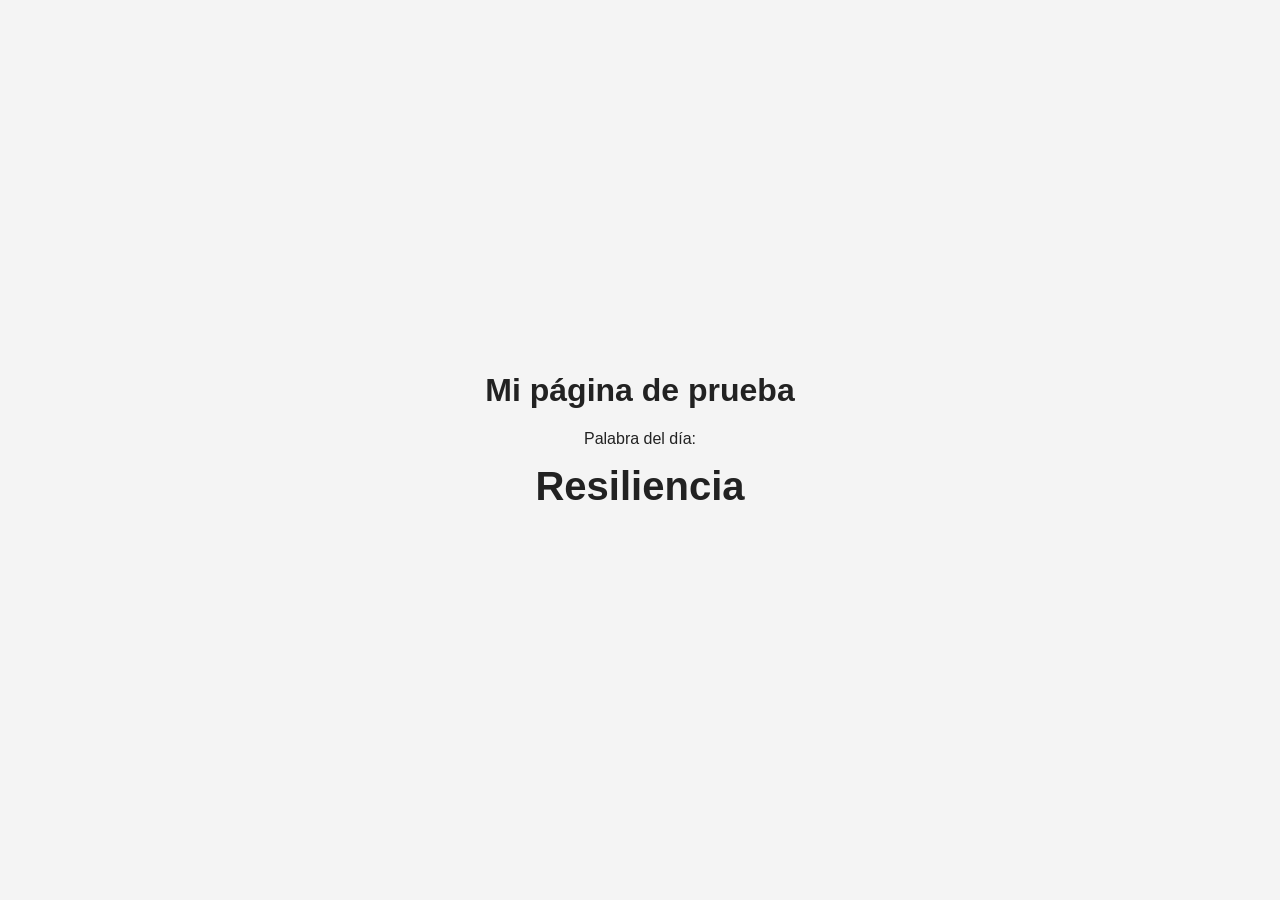
==== index.html @ 6cd7ba0d "Add files via upload" ====
<!DOCTYPE html>
<html lang="es">
<head>
  <meta charset="UTF-8">
  <meta name="viewport" content="width=device-width, initial-scale=1">
  <title>Mi página de prueba</title>
  <link rel="stylesheet" href="css/estilos.css">
</head>
<body>
  <main>
    <h1>Mi página de prueba</h1>

    <p>Palabra del día:</p>
    <h2 id="palabra">...</h2>

    <p id="contador" hidden></p>
  </main>

  <script src="js/app.js"></script>
</body>
</html>
---- css/estilos.css ----
body {
  margin: 0;
  min-height: 100vh;
  display: flex;
  align-items: center;
  justify-content: center;
  font-family: Arial, Helvetica, sans-serif;
  background: #f4f4f4;
  color: #222;
  text-align: center;
}

h2 {
  font-size: 2.5rem;
  margin: 0.2em 0 1em;
}

#contador {
  font-size: 1.3rem;
  font-weight: bold;
}

/* Tema navidad: se activa desde config.json con "tema": "navidad" */
body[data-tema="navidad"] {
  background: #0b3d2e;
  color: #ffffff;
}

body[data-tema="navidad"] h1 {
  color: #e63946;
}
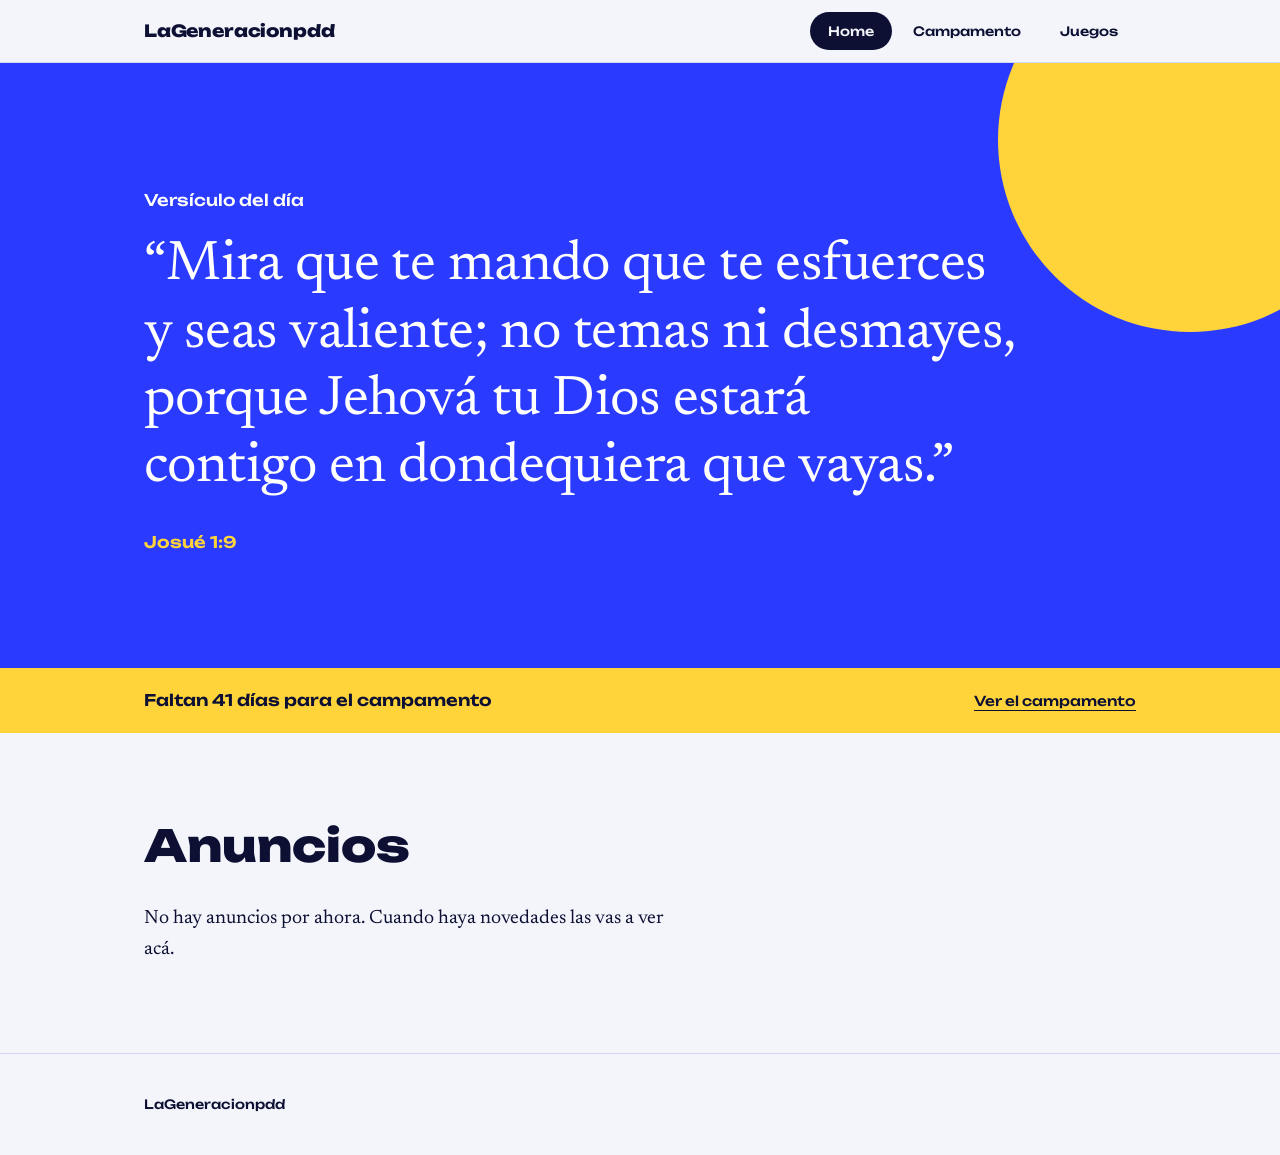
==== commit 4795b21f: "Add files via upload" ====
--- a/index.html
+++ b/index.html
@@ -3,18 +3,57 @@
 <head>
   <meta charset="UTF-8">
   <meta name="viewport" content="width=device-width, initial-scale=1">
-  <title>Mi página de prueba</title>
+  <title>LaGeneracionpdd</title>
+  <meta name="description" content="El versículo del día, los anuncios y la cuenta regresiva del campamento de LaGeneracionpdd.">
+  <meta name="theme-color" content="#2a3bff">
+  <script>document.documentElement.classList.add("js");</script>
+  <link rel="preload" href="fonts/unbounded-latin-wght-normal.woff2" as="font" type="font/woff2" crossorigin>
+  <link rel="preload" href="fonts/newsreader-latin-wght-normal.woff2" as="font" type="font/woff2" crossorigin>
   <link rel="stylesheet" href="css/estilos.css">
 </head>
 <body>
-  <main>
-    <h1>Mi página de prueba</h1>
+  <a class="saltar" href="#contenido">Saltar al contenido</a>
 
-    <p>Palabra del día:</p>
-    <h2 id="palabra">...</h2>
+  <header class="cabecera">
+    <a class="marca" href="index.html">LaGeneracionpdd</a>
+    <button class="menu-boton" type="button" aria-expanded="false" aria-controls="menu" aria-label="Abrir menú">
+      <span></span><span></span><span></span>
+    </button>
+    <nav id="menu" class="menu" aria-label="Principal">
+      <a href="index.html" aria-current="page">Home</a>
+      <a href="campamento.html">Campamento</a>
+      <a href="juegos.html">Juegos</a>
+    </nav>
+  </header>
 
-    <p id="contador" hidden></p>
+  <main id="contenido">
+    <section class="portada" aria-labelledby="t-versiculo">
+      <div class="portada-int">
+        <h1 id="t-versiculo">Versículo del día</h1>
+        <figure class="versiculo" id="versiculo">
+          <blockquote>
+            <p class="versiculo-texto" id="versiculo-texto">Cargando…</p>
+          </blockquote>
+          <figcaption class="versiculo-cita" id="versiculo-cita"></figcaption>
+        </figure>
+      </div>
+    </section>
+
+    <a class="faltan" id="faltan" href="campamento.html" hidden>
+      <span id="faltan-texto"></span>
+      <span class="faltan-link">Ver el campamento</span>
+    </a>
+
+    <section class="seccion" aria-labelledby="t-anuncios">
+      <h2 id="t-anuncios">Anuncios</h2>
+      <ul class="lista-anuncios" id="anuncios"></ul>
+      <p class="vacio" id="anuncios-vacio" hidden>No hay anuncios por ahora. Cuando haya novedades las vas a ver acá.</p>
+    </section>
   </main>
+
+  <footer class="pie">
+    <div class="pie-int">LaGeneracionpdd</div>
+  </footer>
 
   <script src="js/app.js"></script>
 </body>
--- a/css/estilos.css
+++ b/css/estilos.css
@@ -1,31 +1,563 @@
+/* ---------- Tipografías (incluidas en /fonts, no dependen de internet) ---------- */
+@font-face {
+  font-family: "Unbounded";
+  src: url("../fonts/unbounded-latin-wght-normal.woff2") format("woff2");
+  font-weight: 200 900;
+  font-style: normal;
+  font-display: swap;
+}
+@font-face {
+  font-family: "Newsreader";
+  src: url("../fonts/newsreader-latin-wght-normal.woff2") format("woff2");
+  font-weight: 200 800;
+  font-style: normal;
+  font-display: swap;
+}
+@font-face {
+  font-family: "Newsreader";
+  src: url("../fonts/newsreader-latin-wght-italic.woff2") format("woff2");
+  font-weight: 200 800;
+  font-style: italic;
+  font-display: swap;
+}
+
+/* ---------- Colores y medidas ---------- */
+:root {
+  --cobalto: #2a3bff;
+  --tinta: #0d1033;
+  --papel: #f3f5fb;
+  --sol: #ffd43b;
+  --linea: #d3d9ee;
+  --hover: #e3e7f7;
+
+  --display: "Unbounded", "Arial Black", system-ui, sans-serif;
+  --texto: "Newsreader", Georgia, "Times New Roman", serif;
+
+  --gutter: clamp(1.25rem, 5vw, 4rem);
+  --ancho: 70rem;
+  /* Margen lateral que alinea cabecera, portada, franja, secciones y pie en el mismo borde */
+  --margen: max(var(--gutter), calc((100% - var(--ancho)) / 2 + var(--gutter)));
+}
+
+*,
+*::before,
+*::after {
+  box-sizing: border-box;
+}
+
+[hidden] {
+  display: none !important;
+}
+
+html {
+  -webkit-text-size-adjust: 100%;
+}
+
 body {
   margin: 0;
-  min-height: 100vh;
+  background: var(--papel);
+  color: var(--tinta);
+  font-family: var(--texto);
+  font-size: 1.1875rem;
+  line-height: 1.6;
+}
+
+h1,
+h2,
+h3 {
+  margin: 0;
+  font-family: var(--display);
+  line-height: 1.15;
+}
+
+p {
+  margin: 0;
+}
+
+a {
+  color: inherit;
+}
+
+:focus-visible {
+  outline: 3px solid var(--sol);
+  outline-offset: 3px;
+  box-shadow: 0 0 0 6px var(--tinta);
+}
+
+.solo-lectores {
+  position: absolute;
+  width: 1px;
+  height: 1px;
+  margin: -1px;
+  padding: 0;
+  overflow: hidden;
+  clip: rect(0 0 0 0);
+  white-space: nowrap;
+  border: 0;
+}
+
+.saltar {
+  position: absolute;
+  left: 1rem;
+  top: -4rem;
+  z-index: 30;
+  padding: 0.75rem 1.25rem;
+  background: var(--tinta);
+  color: var(--papel);
+  font-family: var(--display);
+  font-size: 0.85rem;
+  border-radius: 999px;
+}
+.saltar:focus {
+  top: 1rem;
+}
+
+/* ---------- Cabecera y menú ---------- */
+.cabecera {
+  position: sticky;
+  top: 0;
+  z-index: 20;
   display: flex;
   align-items: center;
-  justify-content: center;
-  font-family: Arial, Helvetica, sans-serif;
-  background: #f4f4f4;
-  color: #222;
-  text-align: center;
-}
-
-h2 {
-  font-size: 2.5rem;
-  margin: 0.2em 0 1em;
-}
-
-#contador {
+  justify-content: space-between;
+  gap: 1rem;
+  padding: 0.75rem var(--margen);
+  background: var(--papel);
+  border-bottom: 1px solid var(--linea);
+}
+
+.marca {
+  font-family: var(--display);
+  font-weight: 800;
+  font-size: 1.05rem;
+  letter-spacing: -0.01em;
+  text-decoration: none;
+  color: var(--tinta);
+}
+
+.menu {
+  display: flex;
+  gap: 0.25rem;
+}
+
+.menu a {
+  padding: 0.55rem 1.1rem;
+  border-radius: 999px;
+  font-family: var(--display);
+  font-weight: 500;
+  font-size: 0.8rem;
+  text-decoration: none;
+  color: var(--tinta);
+}
+
+.menu a:hover {
+  background: var(--hover);
+}
+
+.menu a[aria-current="page"] {
+  background: var(--tinta);
+  color: var(--papel);
+}
+
+.menu-boton {
+  display: none;
+  position: relative;
+  width: 2.75rem;
+  height: 2.75rem;
+  padding: 0;
+  border: 0;
+  border-radius: 50%;
+  background: transparent;
+  cursor: pointer;
+}
+
+.menu-boton span {
+  position: absolute;
+  left: 50%;
+  top: 50%;
+  width: 1.375rem;
+  height: 2px;
+  margin: -1px 0 0 -0.6875rem;
+  background: var(--tinta);
+  transition: transform 0.2s ease, opacity 0.2s ease;
+}
+.menu-boton span:nth-child(1) {
+  transform: translateY(-7px);
+}
+.menu-boton span:nth-child(3) {
+  transform: translateY(7px);
+}
+.menu-boton[aria-expanded="true"] span:nth-child(1) {
+  transform: rotate(45deg);
+}
+.menu-boton[aria-expanded="true"] span:nth-child(2) {
+  opacity: 0;
+}
+.menu-boton[aria-expanded="true"] span:nth-child(3) {
+  transform: rotate(-45deg);
+}
+
+@media (max-width: 47.99rem) {
+  .menu-boton {
+    display: block;
+  }
+
+  /* Sin JavaScript el menú queda visible; con JavaScript se abre con el botón */
+  .menu {
+    flex-direction: column;
+    gap: 0;
+    position: absolute;
+    left: 0;
+    right: 0;
+    top: 100%;
+    padding: 0.5rem var(--gutter) 1.25rem;
+    background: var(--papel);
+    border-bottom: 1px solid var(--linea);
+  }
+  .js .menu {
+    display: none;
+  }
+  .js .menu.abierto {
+    display: flex;
+  }
+
+  .menu a {
+    padding: 1rem 0.25rem;
+    border-radius: 0;
+    font-size: 1.15rem;
+    border-bottom: 1px solid var(--linea);
+  }
+  .menu a:last-child {
+    border-bottom: 0;
+  }
+  .menu a[aria-current="page"] {
+    background: transparent;
+    color: var(--cobalto);
+  }
+  .menu a:hover {
+    background: transparent;
+  }
+}
+
+/* ---------- Portada con el versículo del día ---------- */
+.portada {
+  position: relative;
+  overflow: hidden;
+  background: var(--cobalto);
+  color: #fff;
+  padding: clamp(5.5rem, 12vw, 8rem) var(--margen) clamp(3.5rem, 9vw, 7rem);
+}
+
+.portada::after {
+  content: "";
+  position: absolute;
+  top: calc(-1 * clamp(4rem, 9vw, 8rem));
+  right: calc(-1 * clamp(4rem, 8vw, 7rem));
+  width: clamp(11rem, 30vw, 24rem);
+  aspect-ratio: 1;
+  border-radius: 50%;
+  background: var(--sol);
+}
+
+.portada-int {
+  position: relative;
+  z-index: 1;
+}
+
+.portada h1 {
+  margin-bottom: 1.5rem;
+  font-weight: 500;
+  font-size: 1rem;
+  color: #fff;
+}
+
+.versiculo {
+  margin: 0;
+}
+
+.versiculo blockquote {
+  margin: 0;
+}
+
+.versiculo-texto {
+  max-width: 22em;
+  font-family: var(--texto);
+  font-weight: 400;
+  font-size: clamp(1.8rem, 1.1rem + 3vw, 3.5rem);
+  line-height: 1.2;
+  letter-spacing: -0.01em;
+  text-wrap: balance;
+  quotes: "\201C" "\201D";
+}
+.versiculo-texto::before {
+  content: open-quote;
+}
+.versiculo-texto::after {
+  content: close-quote;
+}
+
+.versiculo-cita {
+  margin-top: 1.75rem;
+  font-family: var(--display);
+  font-weight: 600;
+  font-size: 1rem;
+  color: var(--sol);
+}
+
+.versiculo-error {
+  max-width: 28rem;
+  font-size: 1.25rem;
+}
+
+@keyframes aparece {
+  from {
+    opacity: 0;
+    transform: translateY(0.6rem);
+  }
+  to {
+    opacity: 1;
+    transform: none;
+  }
+}
+.versiculo.listo {
+  animation: aparece 0.7s ease-out both;
+}
+
+/* ---------- Franja del campamento en Home ---------- */
+.faltan {
+  display: flex;
+  flex-wrap: wrap;
+  align-items: baseline;
+  justify-content: space-between;
+  gap: 0.5rem 2rem;
+  padding: 1.25rem var(--margen);
+  background: var(--sol);
+  color: var(--tinta);
+  font-family: var(--display);
+  font-weight: 600;
+  font-size: 1rem;
+  text-decoration: none;
+}
+.faltan:hover {
+  background: #f5c800;
+}
+.faltan-link {
+  font-weight: 500;
+  font-size: 0.85rem;
+  text-decoration: underline;
+  text-underline-offset: 0.3em;
+}
+
+/* ---------- Secciones generales ---------- */
+.seccion {
+  max-width: var(--ancho);
+  margin: 0 auto;
+  padding: clamp(3rem, 8vw, 5.5rem) var(--gutter);
+}
+
+.seccion > h2 {
+  margin-bottom: 2rem;
+  font-weight: 800;
+  font-size: clamp(1.75rem, 5vw, 2.75rem);
+}
+
+.titulo-pagina {
+  max-width: var(--ancho);
+  margin: 0 auto;
+  padding: clamp(3rem, 8vw, 5.5rem) var(--gutter) 0;
+}
+.titulo-pagina h1 {
+  font-weight: 800;
+  font-size: clamp(2.25rem, 8vw, 5rem);
+  letter-spacing: -0.02em;
+}
+.titulo-pagina .fecha-larga {
+  margin-top: 1.25rem;
+  font-size: clamp(1.2rem, 1rem + 1vw, 1.6rem);
+}
+.titulo-pagina .detalle {
+  margin-top: 0.75rem;
+  max-width: 36rem;
+}
+
+/* ---------- Anuncios ---------- */
+.lista-anuncios {
+  margin: 0;
+  padding: 0;
+  list-style: none;
+  border-bottom: 1px solid var(--linea);
+}
+.lista-anuncios:empty {
+  border: 0;
+}
+
+.anuncio {
+  display: grid;
+  grid-template-columns: 5rem 1fr;
+  gap: 0 1.5rem;
+  padding: 1.75rem 0;
+  border-top: 1px solid var(--linea);
+}
+
+.anuncio-fecha {
+  display: flex;
+  flex-direction: column;
+  align-items: flex-start;
+  line-height: 1;
+}
+.anuncio-dia {
+  font-family: var(--display);
+  font-weight: 700;
+  font-size: 2.6rem;
+  color: var(--cobalto);
+}
+.anuncio-mes {
+  margin-top: 0.4rem;
+  font-family: var(--display);
+  font-weight: 500;
+  font-size: 0.85rem;
+}
+
+.anuncio h3 {
+  font-weight: 600;
+  font-size: 1.2rem;
+}
+.anuncio-hora {
+  margin-top: 0.35rem;
+  font-family: var(--display);
+  font-weight: 500;
+  font-size: 0.8rem;
+  color: var(--cobalto);
+}
+.anuncio-detalle {
+  margin-top: 0.5rem;
+  max-width: 38rem;
+}
+
+.vacio {
+  max-width: 34rem;
+  font-size: 1.2rem;
+}
+
+/* ---------- Campamento: cuenta regresiva ---------- */
+.cuenta {
+  margin-top: clamp(2.5rem, 7vw, 4.5rem);
+  background: var(--tinta);
+  color: var(--papel);
+}
+.cuenta-int {
+  max-width: var(--ancho);
+  margin: 0 auto;
+  padding: clamp(2.5rem, 7vw, 5rem) var(--gutter);
+}
+
+.cuenta-grilla {
+  display: grid;
+  grid-template-columns: repeat(2, 1fr);
+  gap: 2.5rem 1.5rem;
+  margin: 0;
+  padding: 0;
+  list-style: none;
+}
+
+.celda {
+  display: flex;
+  flex-direction: column;
+}
+.celda-num {
+  font-family: var(--display);
+  font-weight: 700;
+  font-size: clamp(3rem, 14vw, 6.5rem);
+  line-height: 1;
+  color: var(--sol);
+  font-variant-numeric: tabular-nums;
+}
+.celda-uni {
+  margin-top: 0.75rem;
+  font-family: var(--display);
+  font-weight: 400;
+  font-size: 1rem;
+}
+
+.cuenta-mensaje {
+  font-family: var(--display);
+  font-weight: 700;
+  font-size: clamp(1.75rem, 6vw, 3.25rem);
+  line-height: 1.2;
+  color: var(--sol);
+}
+.cuenta-nota {
+  margin-top: 1rem;
+  max-width: 32rem;
+}
+
+@media (min-width: 40rem) {
+  .cuenta-grilla {
+    grid-template-columns: repeat(4, 1fr);
+    gap: 1.5rem;
+  }
+  .celda + .celda {
+    padding-left: 1.5rem;
+    border-left: 1px solid rgba(243, 245, 251, 0.25);
+  }
+}
+
+/* ---------- Juegos ---------- */
+.juegos {
+  display: grid;
+  gap: 1.25rem;
+  margin: 0;
+  padding: 0;
+  list-style: none;
+}
+.juego > * {
+  display: block;
+  height: 100%;
+  padding: 1.5rem;
+  background: var(--cobalto);
+  color: #fff;
+  text-decoration: none;
+}
+.juego > a:hover {
+  background: #1d2bd6;
+}
+.juego h3 {
+  font-weight: 700;
   font-size: 1.3rem;
-  font-weight: bold;
-}
-
-/* Tema navidad: se activa desde config.json con "tema": "navidad" */
-body[data-tema="navidad"] {
-  background: #0b3d2e;
-  color: #ffffff;
-}
-
-body[data-tema="navidad"] h1 {
-  color: #e63946;
-}
+}
+.juego p {
+  margin-top: 0.5rem;
+}
+
+.juegos-vacio {
+  max-width: 34rem;
+  padding: clamp(1.75rem, 5vw, 3rem);
+  background: var(--sol);
+  font-size: 1.3rem;
+  line-height: 1.4;
+}
+
+@media (min-width: 48rem) {
+  .juegos {
+    grid-template-columns: repeat(2, 1fr);
+  }
+}
+
+/* ---------- Pie ---------- */
+.pie {
+  padding: 2.5rem var(--margen);
+  border-top: 1px solid var(--linea);
+  font-family: var(--display);
+  font-weight: 500;
+  font-size: 0.8rem;
+}
+
+/* ---------- Movimiento reducido ---------- */
+@media (prefers-reduced-motion: reduce) {
+  .versiculo.listo {
+    animation: none;
+  }
+  .menu-boton span {
+    transition: none;
+  }
+}
